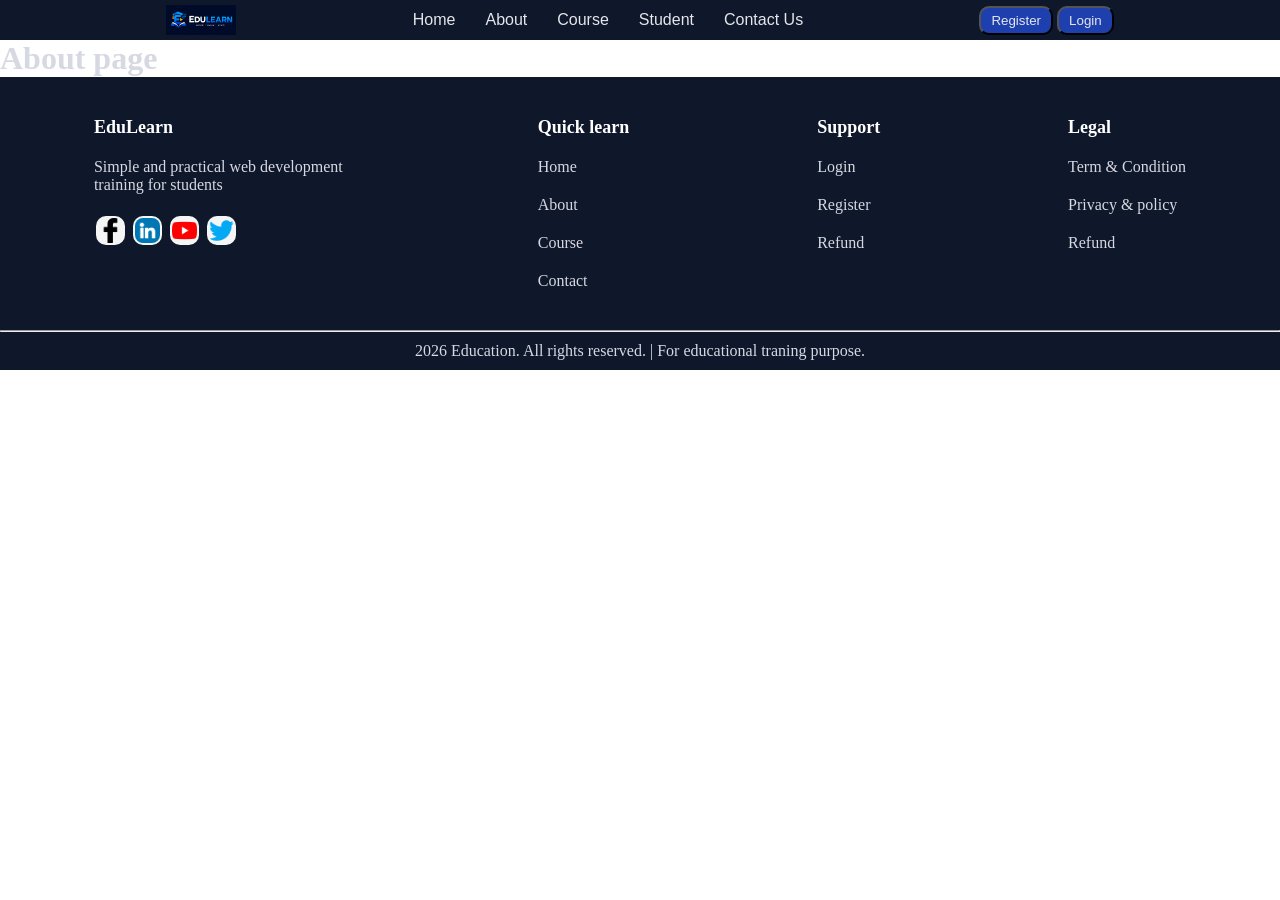
==== about.html @ 3e4b3609 "Fix project folder structure and add files" ====
<!DOCTYPE html>
<html lang="en">
<head>
    <meta charset="UTF-8">
    <meta name="viewport" content="width=device-width, initial-scale=1.0">
    <title>About</title>
    <link rel="stylesheet" href="./css/about.css">
</head>
<body>
     <section>
        <header class="header">
          <img id="logo" src="../images/logo.png" alt="">
          <nav class="nav-link">
            <li><a href="../index.html"> Home</a></li>
            <li><a href="../about.html"> About</a></li>
            <li><a href="../course.html"> Course</a></li>
            <li><a href="../student.html"> Student</a></li>
            <li><a href="../contact.html"> Contact Us</a></li>
          
          
          </nav>
          <div class="btn-div">
            <a  class="btn" href="../register.html"> <button> Register</button></a>
            <a  class="btn" href="../login.html"> <button> Login</button></a>
          </div>


        </header>
    </section>
    <main>
        <h1>About page   </h1>
    </main>

    <!-- footer -->
    <footer class="footer">
        <div>
            <!-- div top -->
             <div class="top-footer">
                <!-- item 1 -->
                 <div class="item-1 item">
                 <h4>EduLearn</h4>
                 <p>Simple and practical web development training for students</p>
                 <!-- social icons -->
                  <div class="social-icons">
                    <a href="#"><img src="./images/facebook-logo.png" alt=""></a>
                     <a href="#"><img src="./images/linkedin.png" alt=""></a>
                      <a href="#"><img src="./images/youtube.png" alt=""></a>
                       <a href="#"><img src="./images/twitter.png" alt=""></a>
                  </div>
                 </div>
                  
                    <!-- item 2 -->
                  
                 <div class="item">
                     <h4>Quick learn</h4>
                     <li><a href="./index.html">Home</a></li>
                     <li><a href="./about.html">About</a></li>
                     <li><a href="./course.html">Course</a></li>
                     <li><a href="./contact.html">Contact</a></li>
                 </div>
                  <!-- item 3 -->
                   <div class="item">
                    <h4>Support</h4>
                    <li><a href="./login.html">Login</a></li>
                    <li><a href="./register.html">Register</a></li>
                    <li><a href="./refund.html">Refund</a></li>
                   </div>
                   <!-- item 4 -->
                    <div class="item">
                        <h4>Legal</h4>
                        <li><a href="./term-condition.html">Term & Condition</a></li>
                         <li><a href="./privacy-policy.html">Privacy & policy</a></li>
                          <li><a href="./refund.html">Refund</a></li>
                          
                    </div>
             </div>
             <hr>
             <div class="bottom-section">
               <p> 2026 Education. All rights reserved. | For educational traning purpose.</p>
             </div>
        </div>
    </footer>
    
</body>
</html>
---- css/about.css ----
*{
            margin: 0;
            padding: 0;
        }
        .header{
            background-color: #0F172A;
            display: flex;
            justify-content: space-evenly;
            align-items: center;
            height: 40px;
            color: #E5E6EB;
        }
        #logo{
            height: 30px;
        }
        .nav-link{
            display: flex;
            gap: 10px;
            list-style: none;
            
           
        }

        .nav-link a{
            text-decoration: none;
            color: #E5E6EB;
            font-family: Inter, "Segoe UI", sans-serif;
            font-weight: 500;
             padding: 5px 10px;
            border-radius: 10px;
        }

        .nav-link a:hover{
            background-color: #1E40AF;
            color: white;
            padding: 5px 10px;
            border-radius: 10px;
        }
        .btn-div button{

            color: #E5E6EB;
            background-color: #1E40AF;
              padding: 5px 10px;
            border-radius: 10px;
        }
        .btn-div button:hover{
            color: white;
            font-weight: 700;
        }

        /* footer */

        * {
            margin: 0;
            padding: 0;
            color: #D6D9E2;
           
            }
            .footer{
                background-color: #0F172A;
            }

            .top-footer{
                display: flex;
                justify-content: space-around;
                list-style: none;
                padding-top: 40px;
                padding-bottom: 40px;
                align-items: start;

            }
            .item-1{
            width: 20%;
        }

        .social-icons img{
          height: 25px;
          background-color: whitesmoke;
          border-radius: 10px;
          padding: 2px;
          margin: 2px;
        }
       
        .item{
            display: flex;
            flex-direction: column;
            
             gap: 20px;
        }
        .item a {
            text-decoration: none;
        }
        .item h4{
            color: white;
            font-size: large;
            font-weight: 800;
        }
        .item a:hover{
            color: rgb(135, 135, 234);
        }
        .bottom-section {
            padding: 10px;
           text-align: center;
        }
        @media(max-width:740px){
            .top-footer{
                flex-direction: column;
                gap: 30px;
                align-items: start;
            }
            .item{
                width: auto;
                padding-left: 20px;
                gap: 20px;
            }
        }
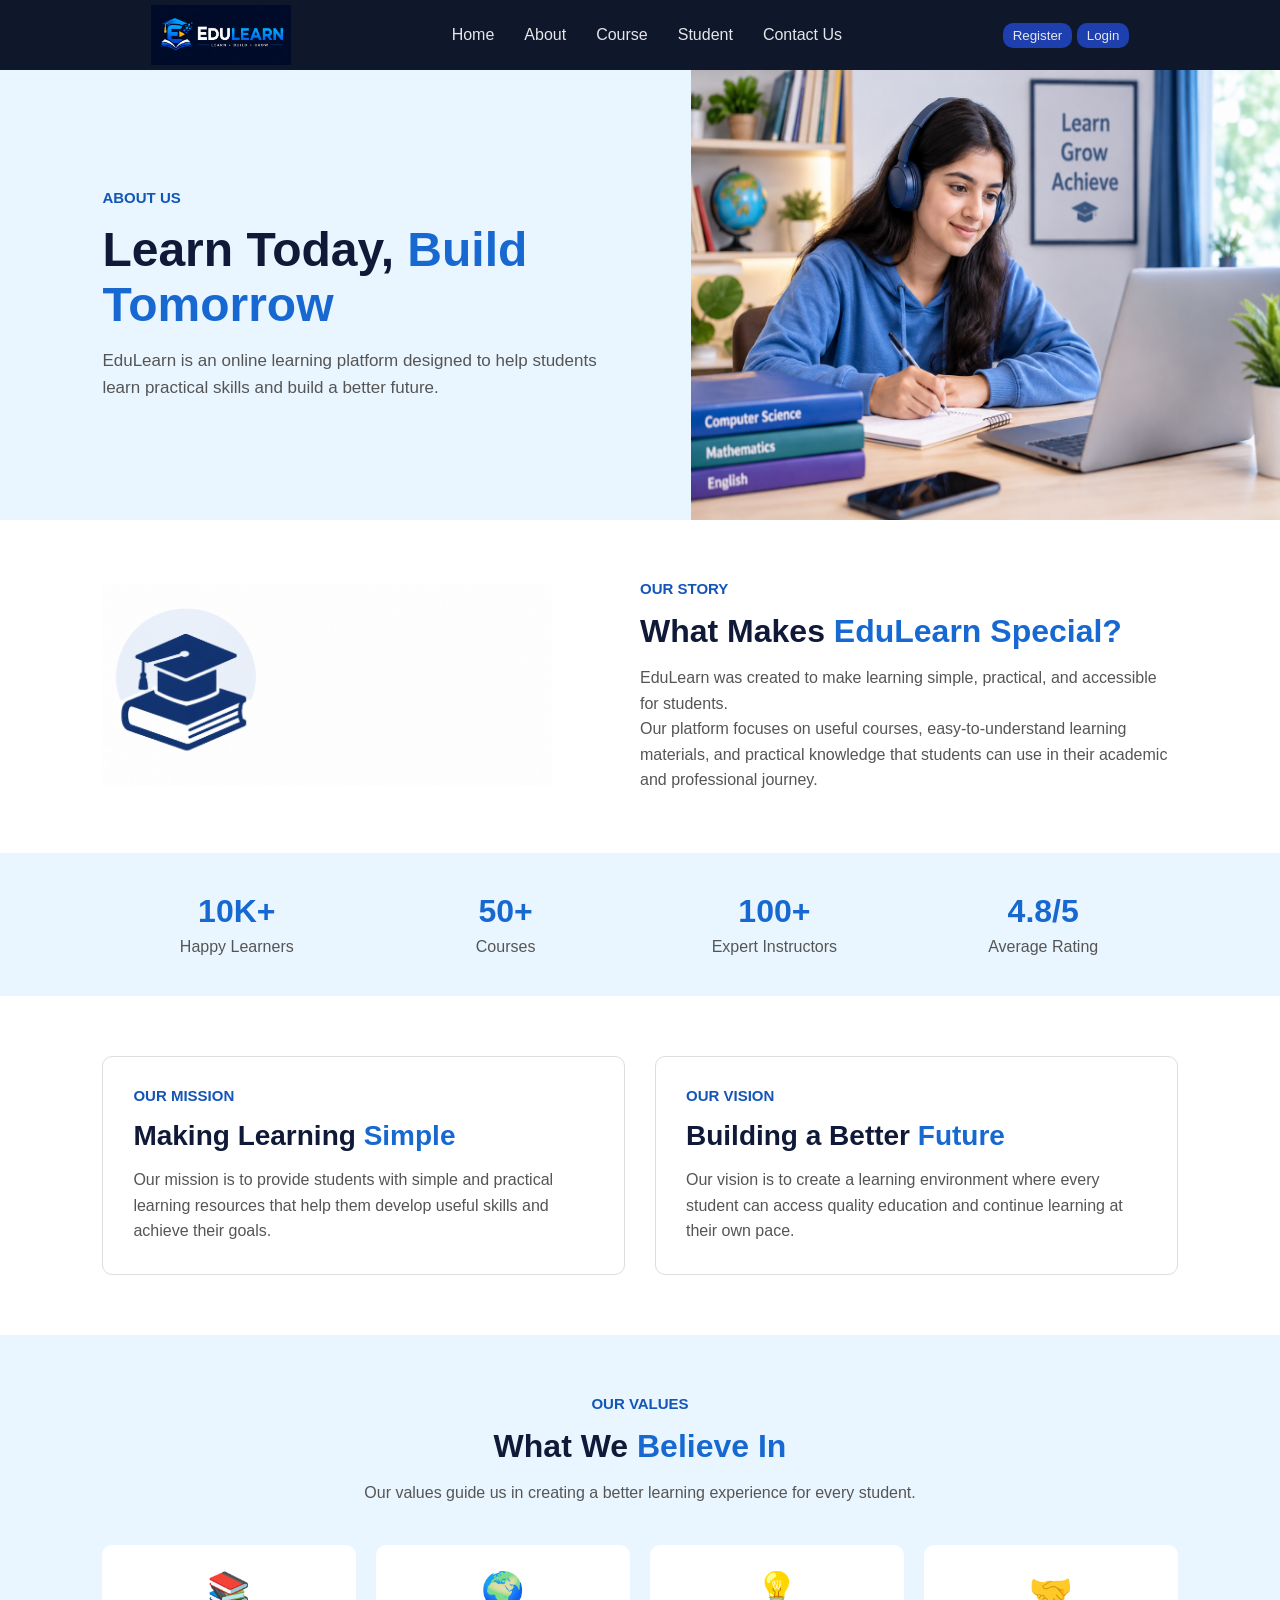
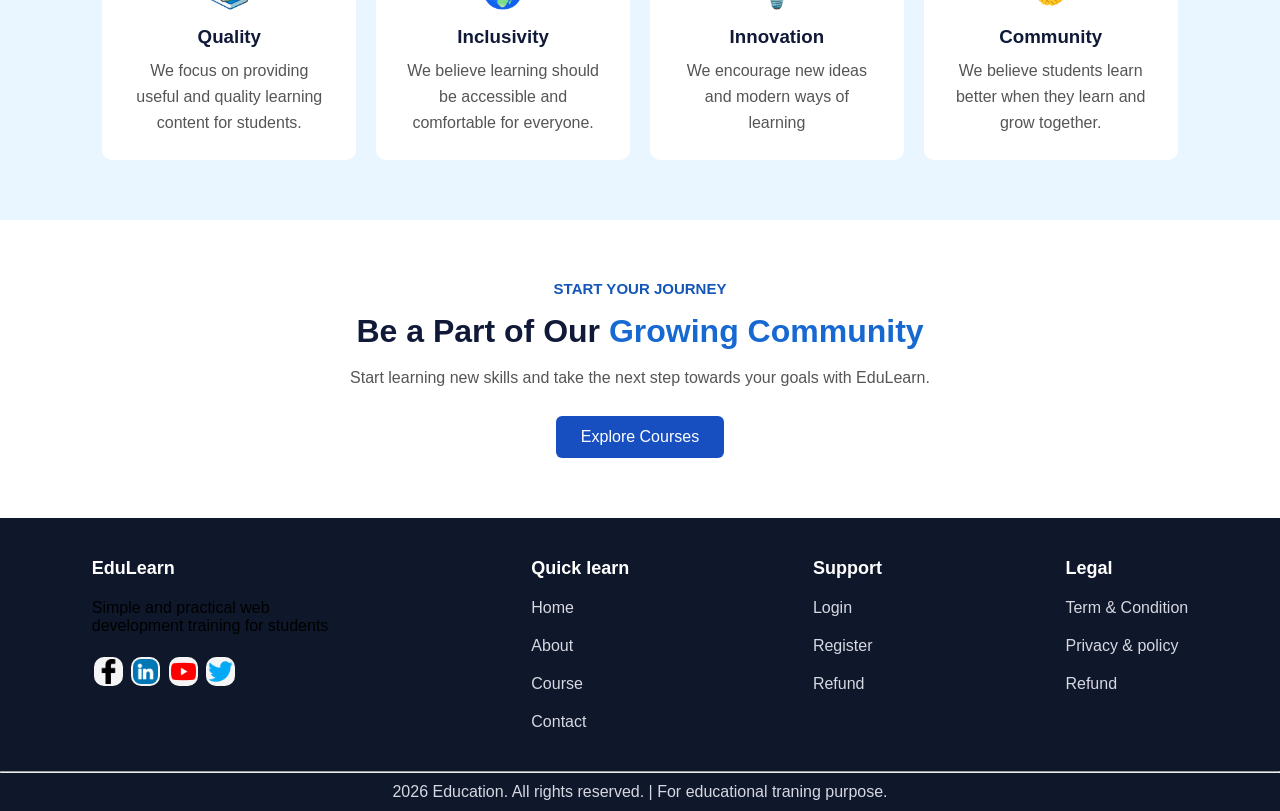
==== commit 04504670: "Updated project files" ====
--- a/about.html
+++ b/about.html
@@ -27,9 +27,151 @@
 
         </header>
     </section>
-    <main>
-        <h1>About page   </h1>
-    </main>
+   <main>
+    <!-- About Hero Section -->
+    <section class="about-hero">
+        <div class="about-content">
+            <span>ABOUT US</span>
+            <h1>Learn Today, <strong>Build Tomorrow</strong></h1>
+            <p>
+                EduLearn is an online learning platform designed to help
+                students learn practical skills and build a better future.
+            </p>
+        </div>
+
+        <div class="about-image">
+            <img src="./images/studentLearning.png" alt="Students Learning">
+        </div>
+    </section>
+
+    <!-- Our Story Section -->
+    <section class="our-story">
+        <div class="story-image">
+            <img src="./images/online.png" alt="Online Learning">
+        </div>
+        <div class="story-content">
+            <span>OUR STORY</span>
+            <h2>What Makes <strong>EduLearn Special?</strong></h2>
+            <p>
+                EduLearn was created to make learning simple, practical,
+                and accessible for students.
+            </p>
+            <p>
+                Our platform focuses on useful courses, easy-to-understand
+                learning materials, and practical knowledge that students
+                can use in their academic and professional journey.
+            </p>
+        </div>
+    </section>
+
+    <!-- Statistics Section -->
+    <section class="stats">
+        <div class="stat-box">
+            <h2>10K+</h2>
+            <p>Happy Learners</p>
+        </div>
+
+        <div class="stat-box">
+            <h2>50+</h2>
+            <p>Courses</p>
+        </div>
+
+        <div class="stat-box">
+            <h2>100+</h2>
+            <p>Expert Instructors</p>
+        </div>
+
+        <div class="stat-box">
+            <h2>4.8/5</h2>
+            <p>Average Rating</p>
+        </div>
+    </section>
+
+    <!-- Mission and Vision Section -->
+    <section class="mission-vision">
+        <div class="mission">
+            <span>OUR MISSION</span>
+            <h2>Making Learning <strong>Simple</strong></h2>
+            <p>
+                Our mission is to provide students with simple and
+                practical learning resources that help them develop
+                useful skills and achieve their goals.
+            </p>
+        </div>
+
+        <div class="vision">
+            <span>OUR VISION</span>
+            <h2>Building a Better <strong>Future</strong>
+            </h2>
+            <p>
+                Our vision is to create a learning environment where
+                every student can access quality education and continue
+                learning at their own pace.
+            </p>
+        </div>
+    </section>
+
+    <!-- Our Values Section -->
+    <section class="values">
+        <div class="values-header">
+            <span>OUR VALUES</span>
+            <h2>What We <strong>Believe In</strong>
+            </h2>
+            <p>
+                Our values guide us in creating a better learning
+                experience for every student.
+            </p>
+        </div>
+
+        <div class="value-cards">
+            <div class="value-card">
+                <div class="value-icon">📚</div>
+                <h3>Quality</h3>
+                <p>
+                    We focus on providing useful and quality learning
+                    content for students.
+                </p>
+            </div>
+
+            <div class="value-card">
+                <div class="value-icon">🌍</div>
+                <h3>Inclusivity</h3>
+                <p>
+                    We believe learning should be accessible and
+                    comfortable for everyone.
+                </p>
+            </div>
+
+            <div class="value-card">
+                <div class="value-icon">💡</div>
+                <h3>Innovation</h3>
+                <p>We encourage new ideas and modern ways of learning</p>
+            </div>
+
+            <div class="value-card">
+                <div class="value-icon">🤝</div>
+                <h3>Community</h3>
+                <p>
+                    We believe students learn better when they learn
+                    and grow together.
+                </p>
+            </div>
+        </div>
+    </section>
+
+    <!-- Call To Action -->
+    <section class="about-cta">
+        <div class="cta-content">
+            <span>START YOUR JOURNEY</span>
+            <h2>Be a Part of Our <strong>Growing Community</strong></h2>
+            <p>
+                Start learning new skills and take the next step
+                towards your goals with EduLearn.
+            </p>
+            <a href="./course.html" class="cta-button">Explore Courses</a>
+        </div>
+    </section>
+</main>
 
     <!-- footer -->
     <footer class="footer">
--- a/css/about.css
+++ b/css/about.css
@@ -1,116 +1,423 @@
- *{
-            margin: 0;
-            padding: 0;
-        }
-        .header{
-            background-color: #0F172A;
-            display: flex;
-            justify-content: space-evenly;
-            align-items: center;
-            height: 40px;
-            color: #E5E6EB;
-        }
-        #logo{
-            height: 30px;
-        }
-        .nav-link{
-            display: flex;
-            gap: 10px;
-            list-style: none;
-            
-           
-        }
-
-        .nav-link a{
-            text-decoration: none;
-            color: #E5E6EB;
-            font-family: Inter, "Segoe UI", sans-serif;
-            font-weight: 500;
-             padding: 5px 10px;
-            border-radius: 10px;
-        }
-
-        .nav-link a:hover{
-            background-color: #1E40AF;
-            color: white;
-            padding: 5px 10px;
-            border-radius: 10px;
-        }
-        .btn-div button{
-
-            color: #E5E6EB;
-            background-color: #1E40AF;
-              padding: 5px 10px;
-            border-radius: 10px;
-        }
-        .btn-div button:hover{
-            color: white;
-            font-weight: 700;
-        }
-
-        /* footer */
-
-        * {
-            margin: 0;
-            padding: 0;
-            color: #D6D9E2;
-           
-            }
-            .footer{
-                background-color: #0F172A;
-            }
-
-            .top-footer{
-                display: flex;
-                justify-content: space-around;
-                list-style: none;
-                padding-top: 40px;
-                padding-bottom: 40px;
-                align-items: start;
-
-            }
-            .item-1{
-            width: 20%;
-        }
-
-        .social-icons img{
-          height: 25px;
-          background-color: whitesmoke;
-          border-radius: 10px;
-          padding: 2px;
-          margin: 2px;
-        }
-       
-        .item{
-            display: flex;
-            flex-direction: column;
-            
-             gap: 20px;
-        }
-        .item a {
-            text-decoration: none;
-        }
-        .item h4{
-            color: white;
-            font-size: large;
-            font-weight: 800;
-        }
-        .item a:hover{
-            color: rgb(135, 135, 234);
-        }
-        .bottom-section {
-            padding: 10px;
-           text-align: center;
-        }
-        @media(max-width:740px){
-            .top-footer{
-                flex-direction: column;
-                gap: 30px;
-                align-items: start;
-            }
-            .item{
-                width: auto;
-                padding-left: 20px;
-                gap: 20px;
-            }
-        }+
+
+* {
+    margin: 0;
+    padding: 0;
+    font-family: "Poppins", sans-serif;
+}
+
+
+
+.header {
+    background-color: #0F172A;
+    display: flex;
+    justify-content: space-evenly;
+    align-items: center;
+    height: 70px;
+    color: #E5E6EB;
+}
+
+#logo {
+    height: 60px;
+}
+
+.nav-link {
+    display: flex;
+    gap: 10px;
+    list-style: none;
+}
+
+.nav-link a {
+    text-decoration: none;
+    color: #E5E6EB;
+    font-weight: 500;
+    padding: 5px 10px;
+    border-radius: 10px;
+}
+
+.nav-link a:hover {
+    background-color: #1E40AF;
+    color: white;
+}
+
+.btn-div button {
+    color: #E5E6EB;
+    background-color: #1E40AF;
+    padding: 5px 10px;
+    border-radius: 10px;
+    border: none;
+    cursor: pointer;
+}
+
+.btn-div button:hover {
+    color: white;
+    font-weight: 700;
+}
+
+
+/* =========================
+   Footer
+========================= */
+
+.footer {
+    background-color: #0F172A;
+}
+
+.top-footer {
+    display: flex;
+    justify-content: space-around;
+    list-style: none;
+    padding-top: 40px;
+    padding-bottom: 40px;
+    align-items: start;
+}
+
+.item-1 {
+    width: 20%;
+}
+
+.social-icons img {
+    height: 25px;
+    background-color: whitesmoke;
+    border-radius: 10px;
+    padding: 2px;
+    margin: 2px;
+}
+
+.item {
+    display: flex;
+    flex-direction: column;
+    gap: 20px;
+}
+
+.item a {
+    text-decoration: none;
+    color: #D6D9E2;
+}
+
+.item h4 {
+    color: white;
+    font-size: large;
+    font-weight: 800;
+}
+
+.item a:hover {
+    color: rgb(135, 135, 234);
+}
+
+.bottom-section {
+    padding: 10px;
+    text-align: center;
+    color: #D6D9E2;
+}
+
+
+/* =========================
+   Footer Responsive
+========================= */
+
+@media(max-width: 740px) {
+
+    .top-footer {
+        flex-direction: column;
+        gap: 30px;
+        align-items: start;
+    }
+
+    .item {
+        width: auto;
+        padding-left: 20px;
+        gap: 20px;
+    }
+}
+
+
+
+.about-hero {
+    display: flex;
+    align-items: center;
+    background-color: #eaf6ff;
+    min-height: 450px;
+    padding: 0;
+}
+
+.about-content {
+    width: 50%;
+    padding-left: 8%;
+}
+
+.about-content span {
+    color: #1456b8;
+    font-size: 15px;
+    font-weight: bold;
+}
+
+.about-content h1 {
+    color: #101a38;
+    font-size: 48px;
+    margin: 15px 0;
+}
+
+.about-content h1 strong {
+    color: #1769d1;
+}
+
+.about-content p {
+    color: #555;
+    font-size: 17px;
+    line-height: 1.6;
+    max-width: 500px;
+}
+
+
+/* About Image */
+
+.about-image {
+    width: 50%;
+    height: 450px;
+}
+
+.about-image img {
+    width: 100%;
+    height: 100%;
+    display: block;
+}
+
+
+.our-story {
+    display: flex;
+    justify-content: space-between;
+    align-items: center;
+    gap: 50px;
+    padding: 60px 8%;
+    background-color: white;
+}
+
+.story-image {
+    width: 45%;
+}
+
+.story-image img {
+    width: 100%;
+    max-width: 450px;
+}
+
+.story-content {
+    width: 50%;
+}
+
+.story-content span {
+    color: #1456b8;
+    font-size: 15px;
+    font-weight: bold;
+}
+
+.story-content h2 {
+    color: #101a38;
+    font-size: 32px;
+    margin: 15px 0;
+}
+
+.story-content h2 strong {
+    color: #1769d1;
+}
+
+.story-content p {
+    color: #555;
+    line-height: 1.6;
+}
+
+
+
+.stats {
+    display: flex;
+    justify-content: space-between;
+    padding: 40px 8%;
+    background-color: #eaf6ff;
+    text-align: center;
+}
+
+.stat-box {
+    width: 25%;
+}
+
+.stat-box h2 {
+    color: #1769d1;
+    font-size: 32px;
+    margin: 0;
+}
+
+.stat-box p {
+    color: #555;
+    margin-top: 8px;
+}
+
+
+
+.mission-vision {
+    display: flex;
+    justify-content: space-between;
+    gap: 30px;
+    padding: 60px 8%;
+    background-color: white;
+}
+
+.mission {
+    width: 50%;
+    padding: 30px;
+    border: 1px solid #ddd;
+    border-radius: 10px;
+}
+
+.vision {
+    width: 50%;
+    padding: 30px;
+    border: 1px solid #ddd;
+    border-radius: 10px;
+}
+
+.mission span {
+    color: #1456b8;
+    font-size: 15px;
+    font-weight: bold;
+}
+
+.vision span {
+    color: #1456b8;
+    font-size: 15px;
+    font-weight: bold;
+}
+
+.mission h2 {
+    color: #101a38;
+    font-size: 28px;
+    margin: 15px 0;
+}
+
+.vision h2 {
+    color: #101a38;
+    font-size: 28px;
+    margin: 15px 0;
+}
+
+.mission h2 strong {
+    color: #1769d1;
+}
+
+.vision h2 strong {
+    color: #1769d1;
+}
+
+.mission p {
+    color: #555;
+    line-height: 1.6;
+}
+
+.vision p {
+    color: #555;
+    line-height: 1.6;
+}
+
+
+.values {
+    padding: 60px 8%;
+    background-color: #eaf6ff;
+}
+
+.values-header {
+    text-align: center;
+}
+
+.values-header span {
+    color: #1456b8;
+    font-size: 15px;
+    font-weight: bold;
+}
+
+.values-header h2 {
+    color: #101a38;
+    font-size: 32px;
+    margin: 15px 0;
+}
+
+.values-header h2 strong {
+    color: #1769d1;
+}
+
+.values-header p {
+    color: #555;
+    line-height: 1.6;
+}
+
+.value-cards {
+    display: flex;
+    justify-content: space-between;
+    gap: 20px;
+    margin-top: 40px;
+}
+
+.value-card {
+    width: 25%;
+    background-color: white;
+    padding: 25px;
+    text-align: center;
+    border-radius: 10px;
+}
+
+.value-icon {
+    font-size: 35px;
+    margin-bottom: 15px;
+}
+
+.value-card h3 {
+    color: #101a38;
+    margin-bottom: 10px;
+}
+
+.value-card p {
+    color: #555;
+    line-height: 1.6;
+}
+
+
+
+.about-cta {
+    padding: 60px 8%;
+    background-color: white;
+    text-align: center;
+}
+
+.cta-content span {
+    color: #1456b8;
+    font-size: 15px;
+    font-weight: bold;
+}
+
+.cta-content h2 {
+    color: #101a38;
+    font-size: 32px;
+    margin: 15px 0;
+}
+
+.cta-content h2 strong {
+    color: #1769d1;
+}
+
+.cta-content p {
+    color: #555;
+    line-height: 1.6;
+    margin-bottom: 25px;
+}
+
+.cta-button {
+    display: inline-block;
+    padding: 12px 25px;
+    background-color: #174fc1;
+    color: white;
+    text-decoration: none;
+    border-radius: 6px;
+}
+
+.cta-button:hover {
+    background-color: #123f9c;
+}
